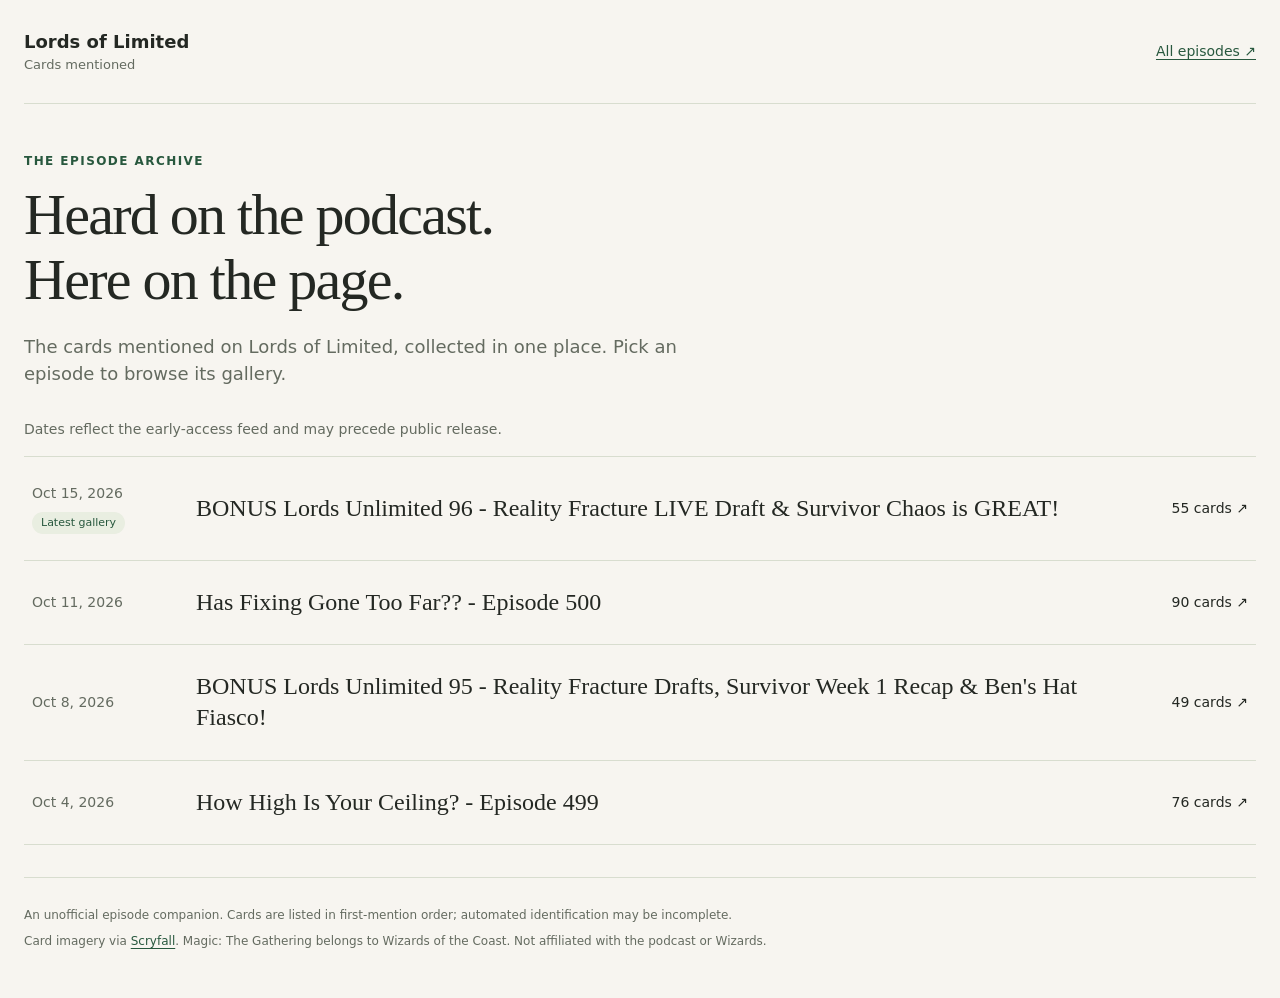
==== docs/index.html @ 842b5349 "Publish BONUS Lords Unlimited 96 - Reality Fracture LIVE Draft & Survivor Chaos is GREAT!" ====
<!doctype html>
<html lang="en">
<head>
  <meta charset="utf-8">
  <meta name="viewport" content="width=device-width, initial-scale=1">
  <title>Lords of Limited — Cards mentioned</title>
  <meta name="description" content="Browse card galleries from Lords of Limited episodes.">
  <link rel="stylesheet" href="./assets/style.css">
</head>
<body>
  <header class="site-header"><a class="wordmark" href="./">Lords of Limited <span>Cards mentioned</span></a><a class="archive-link" href="./">All episodes ↗</a></header>
  <main><p class="eyebrow">The episode archive</p><h1>Heard on the podcast.<br>Here on the page.</h1><p class="intro">The cards mentioned on Lords of Limited, collected in one place. Pick an episode to browse its gallery.</p><p class="meta">Dates reflect the early-access feed and may precede public release.</p><ol class="episode-list"><li><a class="episode-row" href="episodes/bonus-96/"><span class="date"><time datetime="2026-10-15">Oct 15, 2026</time><br><span class="badge">Latest gallery</span></span><strong>BONUS Lords Unlimited 96 - Reality Fracture LIVE Draft &amp; Survivor Chaos is GREAT!</strong><span class="count">55 cards ↗</span></a></li>
<li><a class="episode-row" href="episodes/500/"><span class="date"><time datetime="2026-10-11">Oct 11, 2026</time></span><strong>Has Fixing Gone Too Far?? - Episode 500</strong><span class="count">90 cards ↗</span></a></li>
<li><a class="episode-row" href="episodes/bonus-95/"><span class="date"><time datetime="2026-10-08">Oct 8, 2026</time></span><strong>BONUS Lords Unlimited 95 - Reality Fracture Drafts, Survivor Week 1 Recap &amp; Ben&#x27;s Hat Fiasco!</strong><span class="count">49 cards ↗</span></a></li>
<li><a class="episode-row" href="episodes/499/"><span class="date"><time datetime="2026-10-04">Oct 4, 2026</time></span><strong>How High Is Your Ceiling? - Episode 499</strong><span class="count">76 cards ↗</span></a></li></ol></main>
  <footer><p>An unofficial episode companion. Cards are listed in first-mention order; automated identification may be incomplete.</p><p>Card imagery via <a href="https://scryfall.com">Scryfall</a>. Magic: The Gathering belongs to Wizards of the Coast. Not affiliated with the podcast or Wizards.</p></footer>
</body>
</html>
---- docs/assets/style.css ----
:root { color-scheme: light; --paper:#f7f5f0; --ink:#242823; --muted:#646b60; --line:#d8ddcf; --green:#28583e; --wash:#e9eee1; }
* { box-sizing:border-box; }
body { margin:0; background:var(--paper); color:var(--ink); font-family:system-ui,-apple-system,BlinkMacSystemFont,"Segoe UI",sans-serif; line-height:1.5; }
a { color:var(--green); text-underline-offset:3px; }
a:focus-visible { outline:3px solid var(--green); outline-offset:5px; }
.site-header,main,footer { width:min(1240px,calc(100% - 48px)); margin-inline:auto; }
.site-header { display:flex; align-items:center; justify-content:space-between; gap:20px; padding:28px 0; border-bottom:1px solid var(--line); }
.wordmark { color:var(--ink); font-weight:750; text-decoration:none; font-size:18px; }
.wordmark span { display:block; color:var(--muted); font-weight:400; font-size:13px; }
.archive-link { font-size:14px; white-space:nowrap; }
main { padding:48px 0 32px; min-height:55vh; }
.eyebrow { font-size:12px; font-weight:700; letter-spacing:.12em; text-transform:uppercase; color:var(--green); margin:0 0 12px; }
h1 { font-family:Georgia,"Times New Roman",serif; font-weight:500; line-height:1.13; letter-spacing:-.03em; font-size:clamp(32px,5vw,58px); margin:0 0 20px; max-width:1000px; overflow-wrap:anywhere; }
.intro { color:var(--muted); font-size:18px; max-width:680px; margin:0 0 32px; }
.episode-list { list-style:none; padding:0; margin:0; }
.episode-list li { border-top:1px solid var(--line); }
.episode-list li:last-child { border-bottom:1px solid var(--line); }
.episode-row { display:grid; grid-template-columns:140px minmax(0,1fr) auto; gap:24px; align-items:center; padding:26px 8px; color:inherit; text-decoration:none; }
.episode-row:hover { background:var(--wash); }
.episode-row strong { font-family:Georgia,"Times New Roman",serif; font-weight:500; font-size:24px; line-height:1.3; }
.date,.meta { color:var(--muted); font-size:14px; }
.count { font-size:14px; white-space:nowrap; }
.badge { display:inline-block; background:var(--wash); color:var(--green); border-radius:999px; font-size:11px; padding:3px 9px; margin-top:8px; }
.meta { margin:0 0 16px; }
.notice { font-size:14px; color:var(--muted); margin-bottom:28px; }
.cards-grid { display:grid; grid-template-columns:repeat(auto-fill,minmax(190px,1fr)); gap:20px 14px; margin:32px 0; }
.card-container { margin:0; min-width:0; }
.card-link { display:block; text-decoration:none; }
.card-image,.image-unavailable { display:block; width:100%; height:auto; aspect-ratio:215/300; object-fit:contain; border-radius:11px; background:#e1e3dc; box-shadow:0 2px 5px #0002; }
.card-link:hover .card-image { box-shadow:0 4px 12px #0003; }
.image-unavailable { display:flex; flex-direction:column; justify-content:center; padding:16px; text-align:center; }
figcaption { color:var(--ink); font-size:13px; padding:8px 2px 0; overflow-wrap:anywhere; }
.episode-nav { display:flex; justify-content:space-between; gap:24px; padding:24px 0; border-top:1px solid var(--line); }
.episode-nav a { max-width:46%; font-size:14px; }
.episode-nav a:last-child { text-align:right; }
footer { color:var(--muted); font-size:12px; padding:28px 0 40px; border-top:1px solid var(--line); }
footer p { margin:0 0 8px; }
@media(max-width:650px) {
  .site-header,main,footer { width:calc(100% - 28px); }
  .site-header { padding:20px 0; } main { padding-top:32px; }
  .episode-row { grid-template-columns:1fr auto; gap:8px 16px; padding:22px 0; }
  .episode-row .date { grid-column:1/-1; } .episode-row strong { font-size:22px; }
  .cards-grid { grid-template-columns:repeat(2,minmax(0,1fr)); gap:18px 10px; }
  .archive-link { font-size:12px; }
}
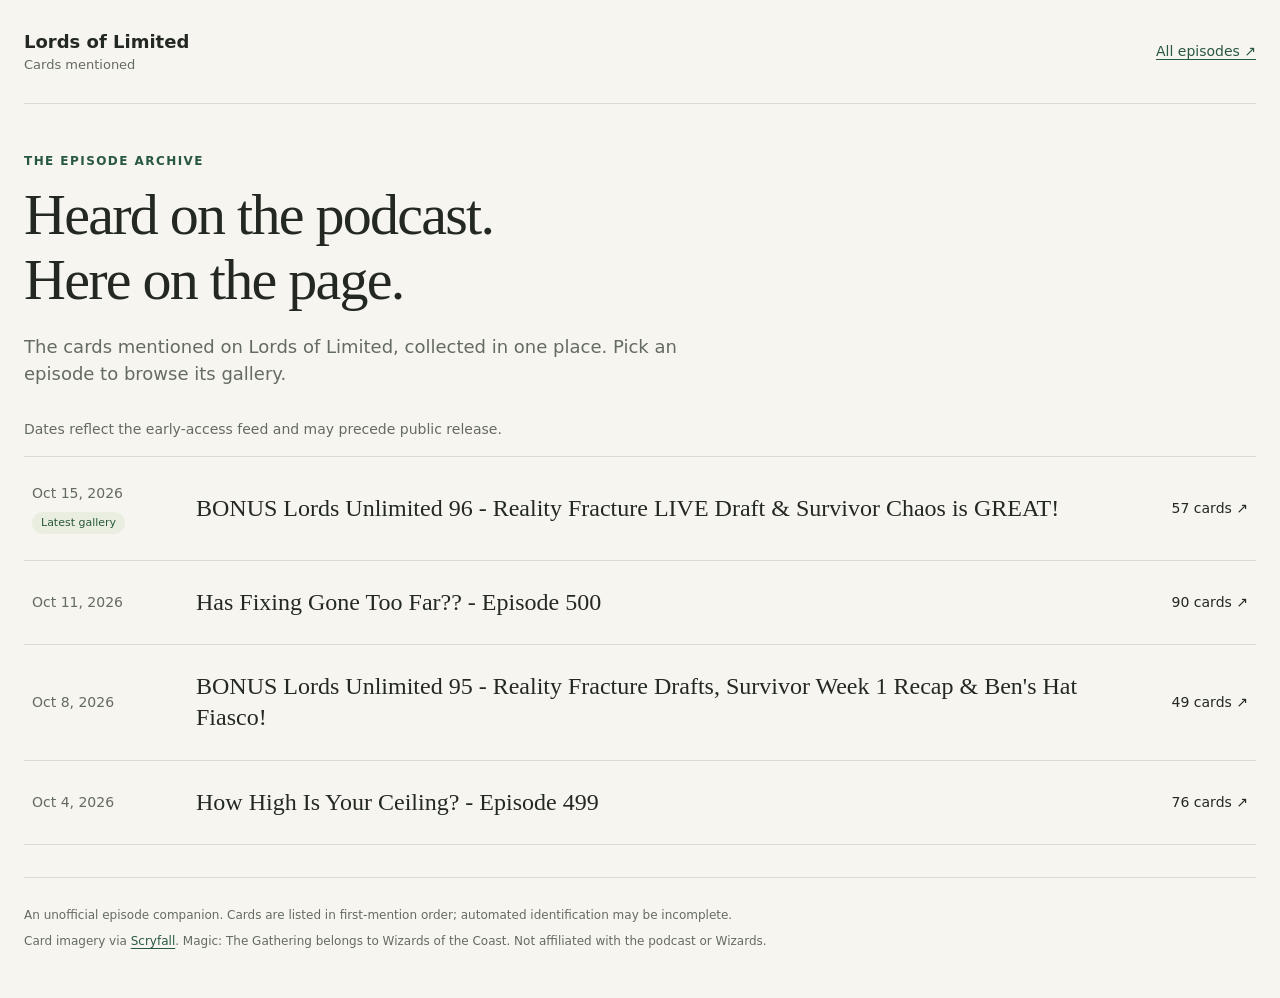
==== commit 9ca9564d: "Publish BONUS Lords Unlimited 96 - Reality Fracture LIVE Draft & Survivor Chaos is GREAT!" ====
--- a/docs/index.html
+++ b/docs/index.html
@@ -9,7 +9,7 @@
 </head>
 <body>
   <header class="site-header"><a class="wordmark" href="./">Lords of Limited <span>Cards mentioned</span></a><a class="archive-link" href="./">All episodes ↗</a></header>
-  <main><p class="eyebrow">The episode archive</p><h1>Heard on the podcast.<br>Here on the page.</h1><p class="intro">The cards mentioned on Lords of Limited, collected in one place. Pick an episode to browse its gallery.</p><p class="meta">Dates reflect the early-access feed and may precede public release.</p><ol class="episode-list"><li><a class="episode-row" href="episodes/bonus-96/"><span class="date"><time datetime="2026-10-15">Oct 15, 2026</time><br><span class="badge">Latest gallery</span></span><strong>BONUS Lords Unlimited 96 - Reality Fracture LIVE Draft &amp; Survivor Chaos is GREAT!</strong><span class="count">55 cards ↗</span></a></li>
+  <main><p class="eyebrow">The episode archive</p><h1>Heard on the podcast.<br>Here on the page.</h1><p class="intro">The cards mentioned on Lords of Limited, collected in one place. Pick an episode to browse its gallery.</p><p class="meta">Dates reflect the early-access feed and may precede public release.</p><ol class="episode-list"><li><a class="episode-row" href="episodes/bonus-96/"><span class="date"><time datetime="2026-10-15">Oct 15, 2026</time><br><span class="badge">Latest gallery</span></span><strong>BONUS Lords Unlimited 96 - Reality Fracture LIVE Draft &amp; Survivor Chaos is GREAT!</strong><span class="count">57 cards ↗</span></a></li>
 <li><a class="episode-row" href="episodes/500/"><span class="date"><time datetime="2026-10-11">Oct 11, 2026</time></span><strong>Has Fixing Gone Too Far?? - Episode 500</strong><span class="count">90 cards ↗</span></a></li>
 <li><a class="episode-row" href="episodes/bonus-95/"><span class="date"><time datetime="2026-10-08">Oct 8, 2026</time></span><strong>BONUS Lords Unlimited 95 - Reality Fracture Drafts, Survivor Week 1 Recap &amp; Ben&#x27;s Hat Fiasco!</strong><span class="count">49 cards ↗</span></a></li>
 <li><a class="episode-row" href="episodes/499/"><span class="date"><time datetime="2026-10-04">Oct 4, 2026</time></span><strong>How High Is Your Ceiling? - Episode 499</strong><span class="count">76 cards ↗</span></a></li></ol></main>
--- a/docs/assets/style.css
+++ b/docs/assets/style.css
@@ -23,6 +23,18 @@
 .badge { display:inline-block; background:var(--wash); color:var(--green); border-radius:999px; font-size:11px; padding:3px 9px; margin-top:8px; }
 .meta { margin:0 0 16px; }
 .notice { font-size:14px; color:var(--muted); margin-bottom:28px; }
+.section-index { border-block:1px solid var(--line); padding:20px 0; margin:28px 0 40px; }
+.section-index summary { cursor:pointer; color:var(--green); font-weight:650; font-size:14px; }
+.section-index nav { display:flex; flex-wrap:wrap; gap:10px 24px; padding-top:16px; }
+.section-index a { font-size:14px; }
+.section-index a span { color:var(--muted); font-variant-numeric:tabular-nums; }
+.discussion-section { border-top:1px solid var(--line); padding-top:24px; margin:40px 0; scroll-margin-top:24px; }
+.discussion-section h2 { font-family:Georgia,"Times New Roman",serif; font-size:clamp(24px,3vw,34px); font-weight:500; line-height:1.2; margin:6px 0 20px; }
+.section-time { color:var(--muted); font-size:14px; margin:0; font-variant-numeric:tabular-nums; }
+.possible-matches { grid-column:1/-1; border:1px dashed #a08a53; background:#f1ecdf; border-radius:12px; padding:16px; }
+.possible-matches > p { color:#6a5628; margin:0; font-size:13px; }
+.possible-matches .cards-grid { margin:16px 0 0; grid-template-columns:repeat(auto-fill,minmax(170px,215px)); }
+.possible-label { display:block; color:#735d2b; font-size:11px; font-weight:650; margin-top:4px; }
 .cards-grid { display:grid; grid-template-columns:repeat(auto-fill,minmax(190px,1fr)); gap:20px 14px; margin:32px 0; }
 .card-container { margin:0; min-width:0; }
 .card-link { display:block; text-decoration:none; }
@@ -41,5 +53,6 @@
   .episode-row { grid-template-columns:1fr auto; gap:8px 16px; padding:22px 0; }
   .episode-row .date { grid-column:1/-1; } .episode-row strong { font-size:22px; }
   .cards-grid { grid-template-columns:repeat(2,minmax(0,1fr)); gap:18px 10px; }
+  .possible-matches { padding:12px; } .possible-matches .cards-grid { grid-template-columns:repeat(2,minmax(0,1fr)); }
   .archive-link { font-size:12px; }
 }
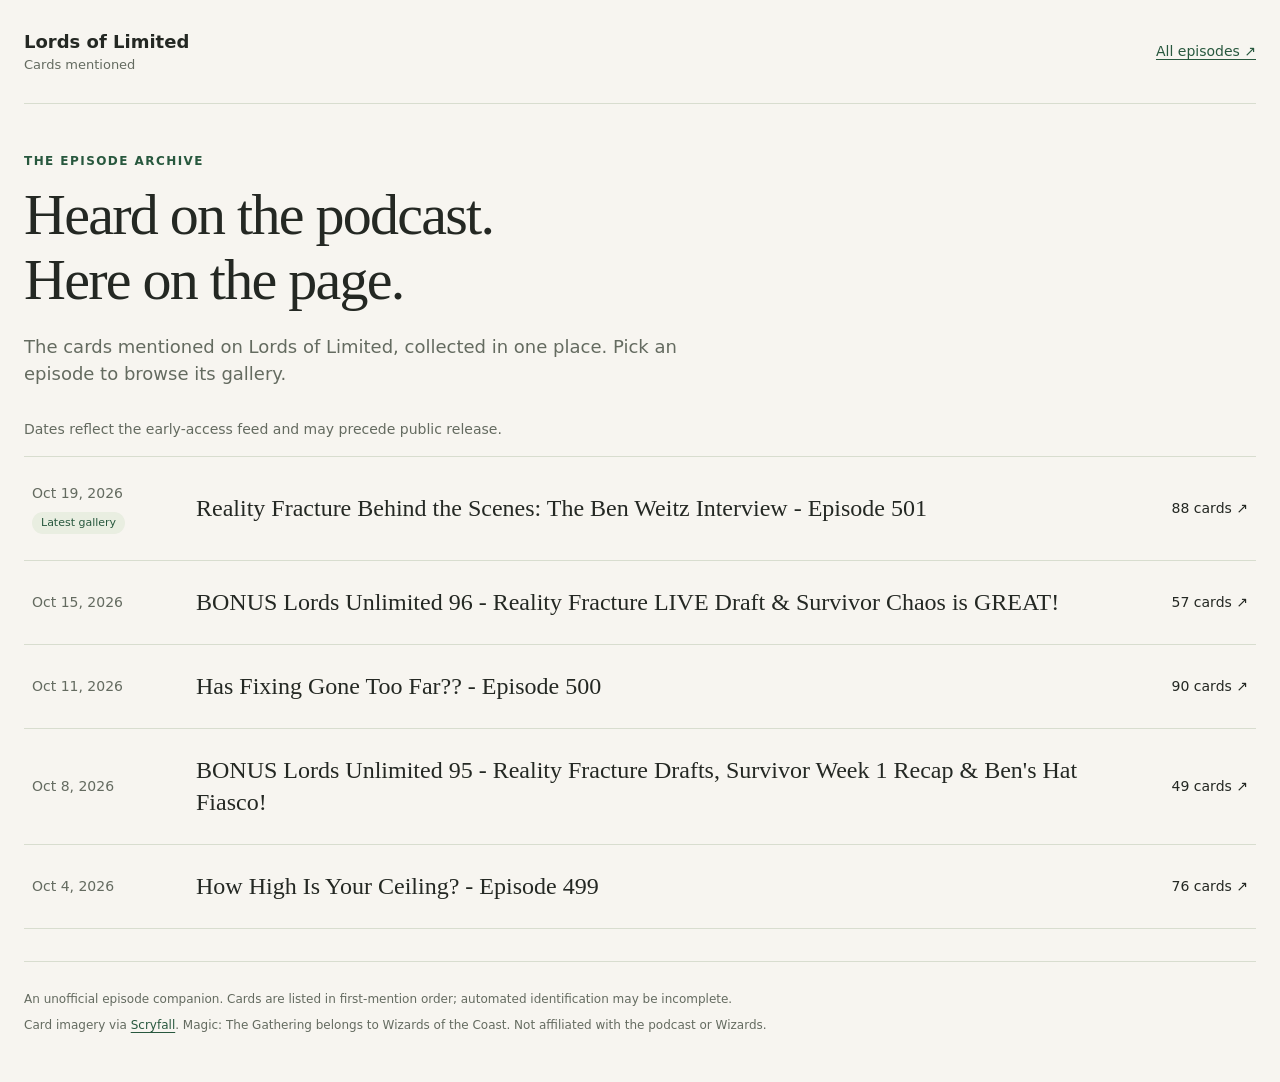
==== commit f53fa4fc: "Publish Reality Fracture Behind the Scenes: The Ben Weitz Interview - Episode 501" ====
--- a/docs/index.html
+++ b/docs/index.html
@@ -9,7 +9,8 @@
 </head>
 <body>
   <header class="site-header"><a class="wordmark" href="./">Lords of Limited <span>Cards mentioned</span></a><a class="archive-link" href="./">All episodes ↗</a></header>
-  <main><p class="eyebrow">The episode archive</p><h1>Heard on the podcast.<br>Here on the page.</h1><p class="intro">The cards mentioned on Lords of Limited, collected in one place. Pick an episode to browse its gallery.</p><p class="meta">Dates reflect the early-access feed and may precede public release.</p><ol class="episode-list"><li><a class="episode-row" href="episodes/bonus-96/"><span class="date"><time datetime="2026-10-15">Oct 15, 2026</time><br><span class="badge">Latest gallery</span></span><strong>BONUS Lords Unlimited 96 - Reality Fracture LIVE Draft &amp; Survivor Chaos is GREAT!</strong><span class="count">57 cards ↗</span></a></li>
+  <main><p class="eyebrow">The episode archive</p><h1>Heard on the podcast.<br>Here on the page.</h1><p class="intro">The cards mentioned on Lords of Limited, collected in one place. Pick an episode to browse its gallery.</p><p class="meta">Dates reflect the early-access feed and may precede public release.</p><ol class="episode-list"><li><a class="episode-row" href="episodes/501/"><span class="date"><time datetime="2026-10-19">Oct 19, 2026</time><br><span class="badge">Latest gallery</span></span><strong>Reality Fracture Behind the Scenes: The Ben Weitz Interview - Episode 501</strong><span class="count">88 cards ↗</span></a></li>
+<li><a class="episode-row" href="episodes/bonus-96/"><span class="date"><time datetime="2026-10-15">Oct 15, 2026</time></span><strong>BONUS Lords Unlimited 96 - Reality Fracture LIVE Draft &amp; Survivor Chaos is GREAT!</strong><span class="count">57 cards ↗</span></a></li>
 <li><a class="episode-row" href="episodes/500/"><span class="date"><time datetime="2026-10-11">Oct 11, 2026</time></span><strong>Has Fixing Gone Too Far?? - Episode 500</strong><span class="count">90 cards ↗</span></a></li>
 <li><a class="episode-row" href="episodes/bonus-95/"><span class="date"><time datetime="2026-10-08">Oct 8, 2026</time></span><strong>BONUS Lords Unlimited 95 - Reality Fracture Drafts, Survivor Week 1 Recap &amp; Ben&#x27;s Hat Fiasco!</strong><span class="count">49 cards ↗</span></a></li>
 <li><a class="episode-row" href="episodes/499/"><span class="date"><time datetime="2026-10-04">Oct 4, 2026</time></span><strong>How High Is Your Ceiling? - Episode 499</strong><span class="count">76 cards ↗</span></a></li></ol></main>
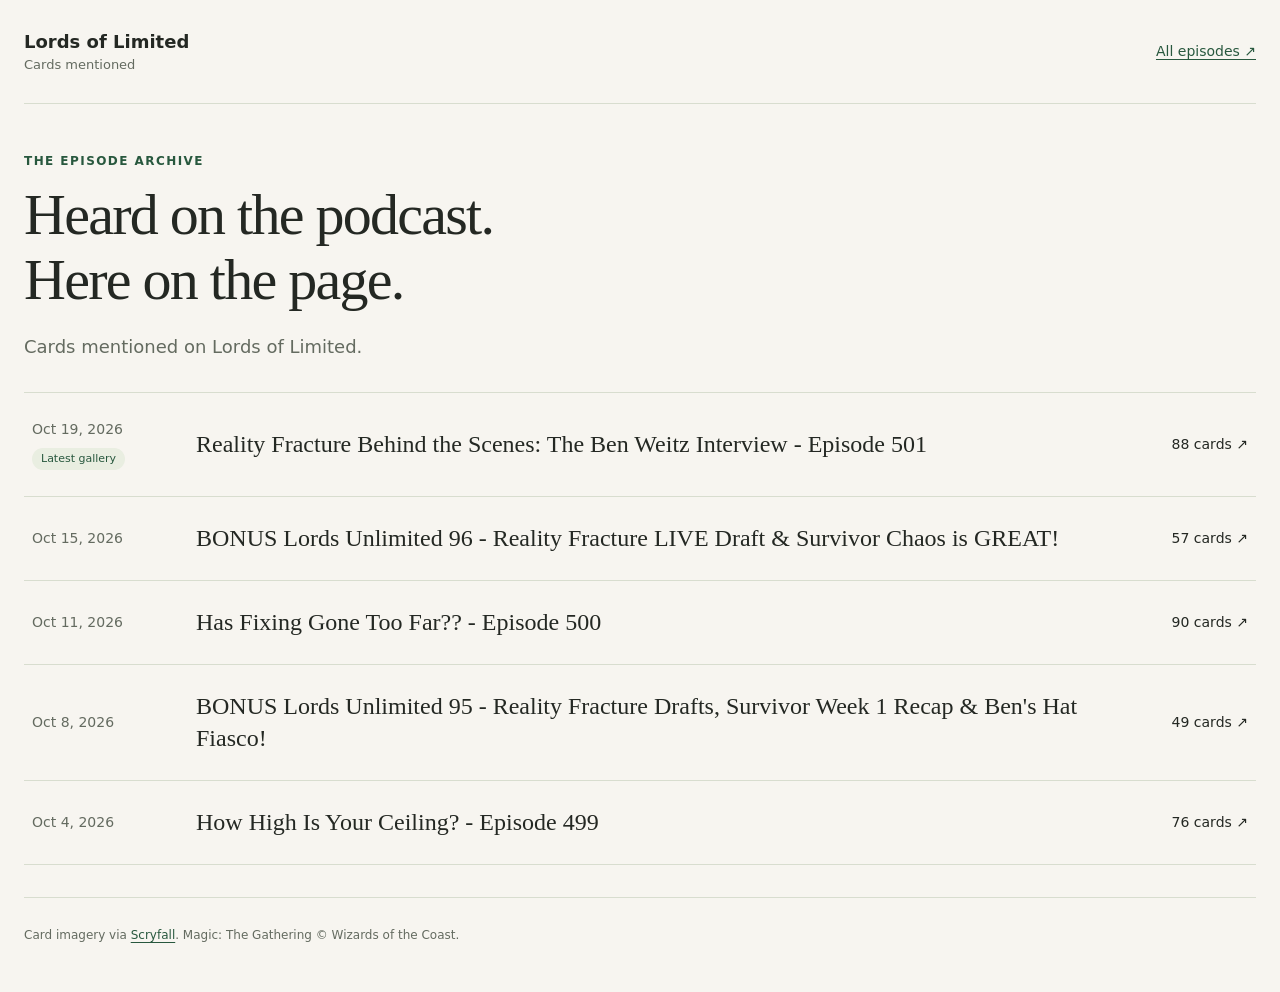
==== commit 393db9ca: "Simplify gallery copy and remove process disclaimers" ====
--- a/docs/index.html
+++ b/docs/index.html
@@ -9,11 +9,11 @@
 </head>
 <body>
   <header class="site-header"><a class="wordmark" href="./">Lords of Limited <span>Cards mentioned</span></a><a class="archive-link" href="./">All episodes ↗</a></header>
-  <main><p class="eyebrow">The episode archive</p><h1>Heard on the podcast.<br>Here on the page.</h1><p class="intro">The cards mentioned on Lords of Limited, collected in one place. Pick an episode to browse its gallery.</p><p class="meta">Dates reflect the early-access feed and may precede public release.</p><ol class="episode-list"><li><a class="episode-row" href="episodes/501/"><span class="date"><time datetime="2026-10-19">Oct 19, 2026</time><br><span class="badge">Latest gallery</span></span><strong>Reality Fracture Behind the Scenes: The Ben Weitz Interview - Episode 501</strong><span class="count">88 cards ↗</span></a></li>
+  <main><p class="eyebrow">The episode archive</p><h1>Heard on the podcast.<br>Here on the page.</h1><p class="intro">Cards mentioned on Lords of Limited.</p><ol class="episode-list"><li><a class="episode-row" href="episodes/501/"><span class="date"><time datetime="2026-10-19">Oct 19, 2026</time><br><span class="badge">Latest gallery</span></span><strong>Reality Fracture Behind the Scenes: The Ben Weitz Interview - Episode 501</strong><span class="count">88 cards ↗</span></a></li>
 <li><a class="episode-row" href="episodes/bonus-96/"><span class="date"><time datetime="2026-10-15">Oct 15, 2026</time></span><strong>BONUS Lords Unlimited 96 - Reality Fracture LIVE Draft &amp; Survivor Chaos is GREAT!</strong><span class="count">57 cards ↗</span></a></li>
 <li><a class="episode-row" href="episodes/500/"><span class="date"><time datetime="2026-10-11">Oct 11, 2026</time></span><strong>Has Fixing Gone Too Far?? - Episode 500</strong><span class="count">90 cards ↗</span></a></li>
 <li><a class="episode-row" href="episodes/bonus-95/"><span class="date"><time datetime="2026-10-08">Oct 8, 2026</time></span><strong>BONUS Lords Unlimited 95 - Reality Fracture Drafts, Survivor Week 1 Recap &amp; Ben&#x27;s Hat Fiasco!</strong><span class="count">49 cards ↗</span></a></li>
 <li><a class="episode-row" href="episodes/499/"><span class="date"><time datetime="2026-10-04">Oct 4, 2026</time></span><strong>How High Is Your Ceiling? - Episode 499</strong><span class="count">76 cards ↗</span></a></li></ol></main>
-  <footer><p>An unofficial episode companion. Cards are listed in first-mention order; automated identification may be incomplete.</p><p>Card imagery via <a href="https://scryfall.com">Scryfall</a>. Magic: The Gathering belongs to Wizards of the Coast. Not affiliated with the podcast or Wizards.</p></footer>
+  <footer><p>Card imagery via <a href="https://scryfall.com">Scryfall</a>. Magic: The Gathering © Wizards of the Coast.</p></footer>
 </body>
 </html>
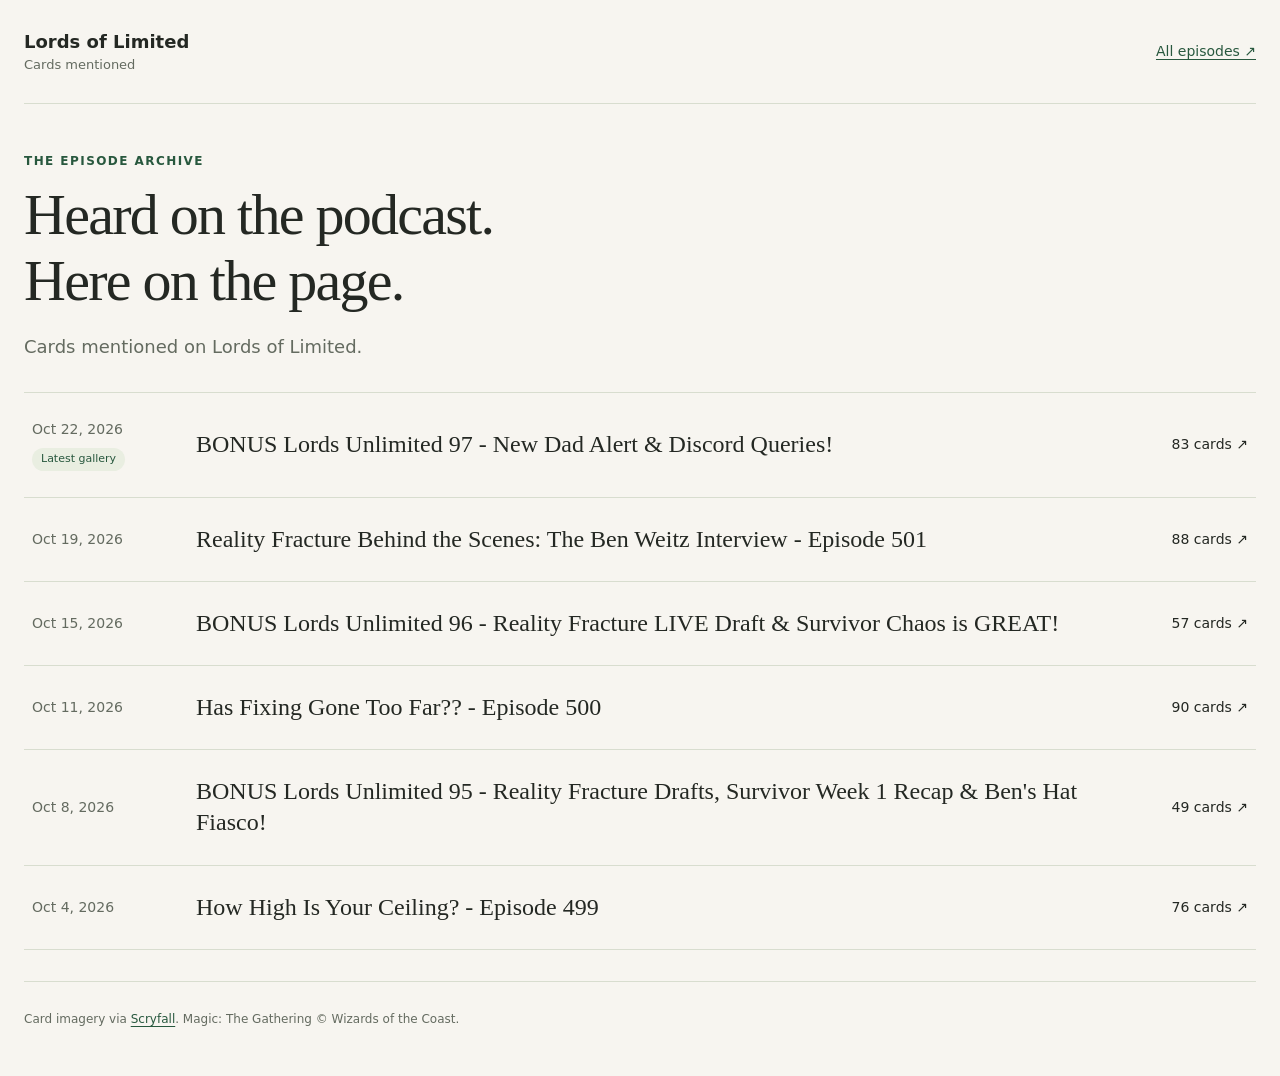
==== commit ae5d5fc3: "Publish BONUS Lords Unlimited 97 - New Dad Alert & Discord Queries!" ====
--- a/docs/index.html
+++ b/docs/index.html
@@ -9,7 +9,8 @@
 </head>
 <body>
   <header class="site-header"><a class="wordmark" href="./">Lords of Limited <span>Cards mentioned</span></a><a class="archive-link" href="./">All episodes ↗</a></header>
-  <main><p class="eyebrow">The episode archive</p><h1>Heard on the podcast.<br>Here on the page.</h1><p class="intro">Cards mentioned on Lords of Limited.</p><ol class="episode-list"><li><a class="episode-row" href="episodes/501/"><span class="date"><time datetime="2026-10-19">Oct 19, 2026</time><br><span class="badge">Latest gallery</span></span><strong>Reality Fracture Behind the Scenes: The Ben Weitz Interview - Episode 501</strong><span class="count">88 cards ↗</span></a></li>
+  <main><p class="eyebrow">The episode archive</p><h1>Heard on the podcast.<br>Here on the page.</h1><p class="intro">Cards mentioned on Lords of Limited.</p><ol class="episode-list"><li><a class="episode-row" href="episodes/bonus-97/"><span class="date"><time datetime="2026-10-22">Oct 22, 2026</time><br><span class="badge">Latest gallery</span></span><strong>BONUS Lords Unlimited 97 - New Dad Alert &amp; Discord Queries!</strong><span class="count">83 cards ↗</span></a></li>
+<li><a class="episode-row" href="episodes/501/"><span class="date"><time datetime="2026-10-19">Oct 19, 2026</time></span><strong>Reality Fracture Behind the Scenes: The Ben Weitz Interview - Episode 501</strong><span class="count">88 cards ↗</span></a></li>
 <li><a class="episode-row" href="episodes/bonus-96/"><span class="date"><time datetime="2026-10-15">Oct 15, 2026</time></span><strong>BONUS Lords Unlimited 96 - Reality Fracture LIVE Draft &amp; Survivor Chaos is GREAT!</strong><span class="count">57 cards ↗</span></a></li>
 <li><a class="episode-row" href="episodes/500/"><span class="date"><time datetime="2026-10-11">Oct 11, 2026</time></span><strong>Has Fixing Gone Too Far?? - Episode 500</strong><span class="count">90 cards ↗</span></a></li>
 <li><a class="episode-row" href="episodes/bonus-95/"><span class="date"><time datetime="2026-10-08">Oct 8, 2026</time></span><strong>BONUS Lords Unlimited 95 - Reality Fracture Drafts, Survivor Week 1 Recap &amp; Ben&#x27;s Hat Fiasco!</strong><span class="count">49 cards ↗</span></a></li>
--- a/docs/assets/style.css
+++ b/docs/assets/style.css
@@ -8,7 +8,7 @@
 .wordmark { color:var(--ink); font-weight:750; text-decoration:none; font-size:18px; }
 .wordmark span { display:block; color:var(--muted); font-weight:400; font-size:13px; }
 .archive-link { font-size:14px; white-space:nowrap; }
-main { padding:48px 0 32px; min-height:55vh; }
+main { padding:48px 0 32px; min-height:55vh; container-type:inline-size; }
 .eyebrow { font-size:12px; font-weight:700; letter-spacing:.12em; text-transform:uppercase; color:var(--green); margin:0 0 12px; }
 h1 { font-family:Georgia,"Times New Roman",serif; font-weight:500; line-height:1.13; letter-spacing:-.03em; font-size:clamp(32px,5vw,58px); margin:0 0 20px; max-width:1000px; overflow-wrap:anywhere; }
 .intro { color:var(--muted); font-size:18px; max-width:680px; margin:0 0 32px; }
@@ -31,12 +31,15 @@
 .discussion-section { border-top:1px solid var(--line); padding-top:24px; margin:40px 0; scroll-margin-top:24px; }
 .discussion-section h2 { font-family:Georgia,"Times New Roman",serif; font-size:clamp(24px,3vw,34px); font-weight:500; line-height:1.2; margin:6px 0 20px; }
 .section-time { color:var(--muted); font-size:14px; margin:0; font-variant-numeric:tabular-nums; }
-.possible-matches { grid-column:1/-1; border:1px dashed #a08a53; background:#f1ecdf; border-radius:12px; padding:16px; }
-.possible-matches > p { color:#6a5628; margin:0; font-size:13px; }
-.possible-matches .cards-grid { margin:16px 0 0; grid-template-columns:repeat(auto-fill,minmax(170px,215px)); }
-.possible-label { display:block; color:#735d2b; font-size:11px; font-weight:650; margin-top:4px; }
-.cards-grid { display:grid; grid-template-columns:repeat(auto-fill,minmax(190px,1fr)); gap:20px 14px; margin:32px 0; }
-.card-container { margin:0; min-width:0; }
+.cards-grid { --columns:2; --card-gap:14px; display:flex; flex-wrap:wrap; align-items:flex-start; gap:20px var(--card-gap); margin:32px 0; }
+.card-container { flex:0 0 calc((100% + var(--card-gap)) / var(--columns) - var(--card-gap)); margin:0; min-width:0; }
+.possible-matches { --group-columns:min(var(--candidate-count),var(--columns)); flex:0 0 calc((100% + var(--card-gap)) / var(--columns) * var(--group-columns) - var(--card-gap)); display:flex; flex-wrap:wrap; align-content:flex-start; gap:20px var(--card-gap); outline:1px solid var(--line); outline-offset:5px; border-radius:10px; }
+.possible-matches > .card-container { flex-basis:calc((100% + var(--card-gap)) / var(--group-columns) - var(--card-gap)); }
+.possible-label { display:block; color:var(--muted); font-size:11px; font-weight:650; margin-top:4px; }
+@container(min-width:598px) { .cards-grid { --columns:3; } }
+@container(min-width:802px) { .cards-grid { --columns:4; } }
+@container(min-width:1006px) { .cards-grid { --columns:5; } }
+@container(min-width:1210px) { .cards-grid { --columns:6; } }
 .card-link { display:block; text-decoration:none; }
 .card-image,.image-unavailable { display:block; width:100%; height:auto; aspect-ratio:215/300; object-fit:contain; border-radius:11px; background:#e1e3dc; box-shadow:0 2px 5px #0002; }
 .card-link:hover .card-image { box-shadow:0 4px 12px #0003; }
@@ -52,7 +55,7 @@
   .site-header { padding:20px 0; } main { padding-top:32px; }
   .episode-row { grid-template-columns:1fr auto; gap:8px 16px; padding:22px 0; }
   .episode-row .date { grid-column:1/-1; } .episode-row strong { font-size:22px; }
-  .cards-grid { grid-template-columns:repeat(2,minmax(0,1fr)); gap:18px 10px; }
-  .possible-matches { padding:12px; } .possible-matches .cards-grid { grid-template-columns:repeat(2,minmax(0,1fr)); }
+  .cards-grid { --columns:2; --card-gap:10px; gap:18px var(--card-gap); }
+  .possible-matches { gap:18px var(--card-gap); outline-offset:3px; }
   .archive-link { font-size:12px; }
 }
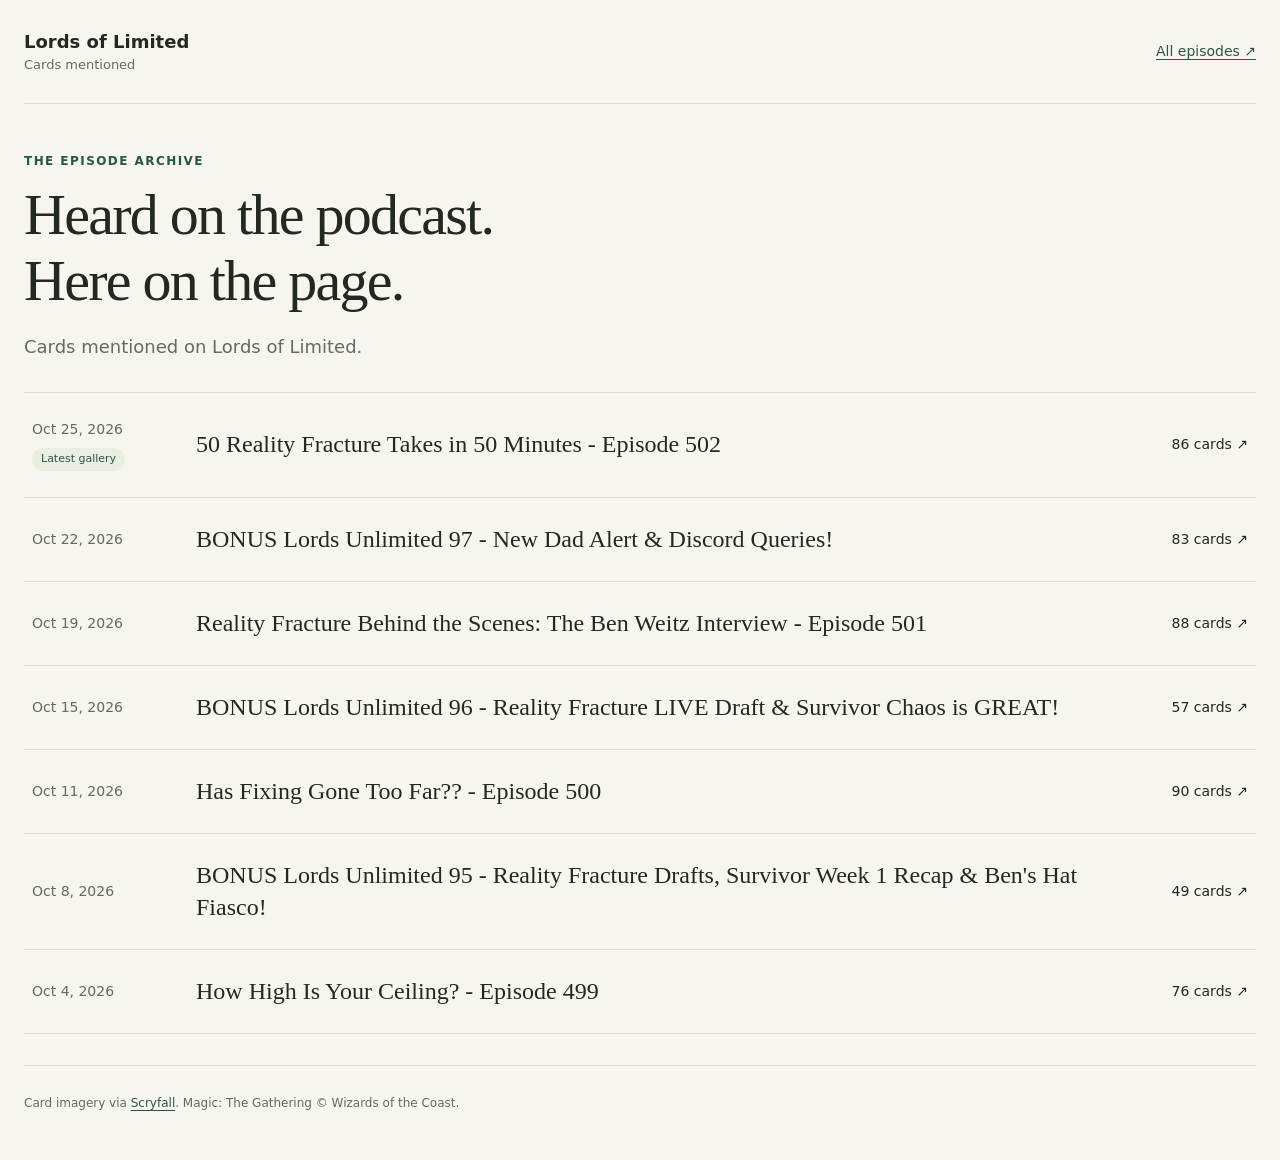
==== commit 4ec77447: "Publish 50 Reality Fracture Takes in 50 Minutes - Episode 502" ====
--- a/docs/index.html
+++ b/docs/index.html
@@ -9,7 +9,8 @@
 </head>
 <body>
   <header class="site-header"><a class="wordmark" href="./">Lords of Limited <span>Cards mentioned</span></a><a class="archive-link" href="./">All episodes ↗</a></header>
-  <main><p class="eyebrow">The episode archive</p><h1>Heard on the podcast.<br>Here on the page.</h1><p class="intro">Cards mentioned on Lords of Limited.</p><ol class="episode-list"><li><a class="episode-row" href="episodes/bonus-97/"><span class="date"><time datetime="2026-10-22">Oct 22, 2026</time><br><span class="badge">Latest gallery</span></span><strong>BONUS Lords Unlimited 97 - New Dad Alert &amp; Discord Queries!</strong><span class="count">83 cards ↗</span></a></li>
+  <main><p class="eyebrow">The episode archive</p><h1>Heard on the podcast.<br>Here on the page.</h1><p class="intro">Cards mentioned on Lords of Limited.</p><ol class="episode-list"><li><a class="episode-row" href="episodes/502/"><span class="date"><time datetime="2026-10-25">Oct 25, 2026</time><br><span class="badge">Latest gallery</span></span><strong>50 Reality Fracture Takes in 50 Minutes - Episode 502</strong><span class="count">86 cards ↗</span></a></li>
+<li><a class="episode-row" href="episodes/bonus-97/"><span class="date"><time datetime="2026-10-22">Oct 22, 2026</time></span><strong>BONUS Lords Unlimited 97 - New Dad Alert &amp; Discord Queries!</strong><span class="count">83 cards ↗</span></a></li>
 <li><a class="episode-row" href="episodes/501/"><span class="date"><time datetime="2026-10-19">Oct 19, 2026</time></span><strong>Reality Fracture Behind the Scenes: The Ben Weitz Interview - Episode 501</strong><span class="count">88 cards ↗</span></a></li>
 <li><a class="episode-row" href="episodes/bonus-96/"><span class="date"><time datetime="2026-10-15">Oct 15, 2026</time></span><strong>BONUS Lords Unlimited 96 - Reality Fracture LIVE Draft &amp; Survivor Chaos is GREAT!</strong><span class="count">57 cards ↗</span></a></li>
 <li><a class="episode-row" href="episodes/500/"><span class="date"><time datetime="2026-10-11">Oct 11, 2026</time></span><strong>Has Fixing Gone Too Far?? - Episode 500</strong><span class="count">90 cards ↗</span></a></li>
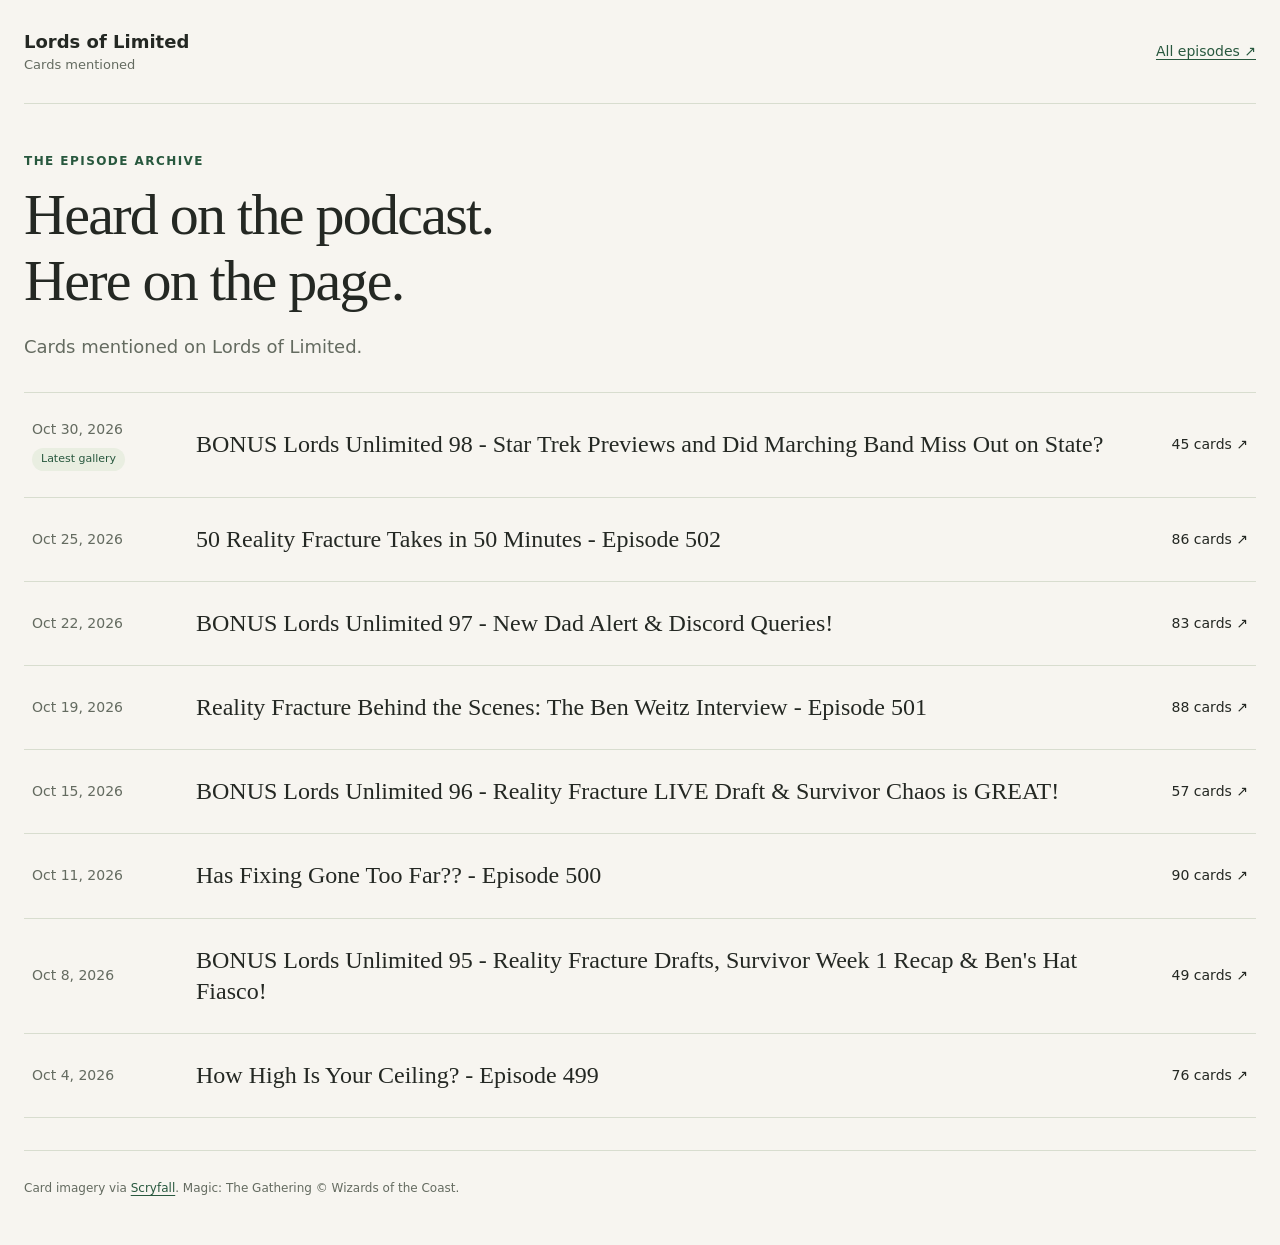
==== commit c36d5737: "Publish BONUS Lords Unlimited 98 - Star Trek Previews and Did Marching Band Miss Out on State?" ====
--- a/docs/index.html
+++ b/docs/index.html
@@ -9,7 +9,8 @@
 </head>
 <body>
   <header class="site-header"><a class="wordmark" href="./">Lords of Limited <span>Cards mentioned</span></a><a class="archive-link" href="./">All episodes ↗</a></header>
-  <main><p class="eyebrow">The episode archive</p><h1>Heard on the podcast.<br>Here on the page.</h1><p class="intro">Cards mentioned on Lords of Limited.</p><ol class="episode-list"><li><a class="episode-row" href="episodes/502/"><span class="date"><time datetime="2026-10-25">Oct 25, 2026</time><br><span class="badge">Latest gallery</span></span><strong>50 Reality Fracture Takes in 50 Minutes - Episode 502</strong><span class="count">86 cards ↗</span></a></li>
+  <main><p class="eyebrow">The episode archive</p><h1>Heard on the podcast.<br>Here on the page.</h1><p class="intro">Cards mentioned on Lords of Limited.</p><ol class="episode-list"><li><a class="episode-row" href="episodes/bonus-98/"><span class="date"><time datetime="2026-10-30">Oct 30, 2026</time><br><span class="badge">Latest gallery</span></span><strong>BONUS Lords Unlimited 98 - Star Trek Previews and Did Marching Band Miss Out on State?</strong><span class="count">45 cards ↗</span></a></li>
+<li><a class="episode-row" href="episodes/502/"><span class="date"><time datetime="2026-10-25">Oct 25, 2026</time></span><strong>50 Reality Fracture Takes in 50 Minutes - Episode 502</strong><span class="count">86 cards ↗</span></a></li>
 <li><a class="episode-row" href="episodes/bonus-97/"><span class="date"><time datetime="2026-10-22">Oct 22, 2026</time></span><strong>BONUS Lords Unlimited 97 - New Dad Alert &amp; Discord Queries!</strong><span class="count">83 cards ↗</span></a></li>
 <li><a class="episode-row" href="episodes/501/"><span class="date"><time datetime="2026-10-19">Oct 19, 2026</time></span><strong>Reality Fracture Behind the Scenes: The Ben Weitz Interview - Episode 501</strong><span class="count">88 cards ↗</span></a></li>
 <li><a class="episode-row" href="episodes/bonus-96/"><span class="date"><time datetime="2026-10-15">Oct 15, 2026</time></span><strong>BONUS Lords Unlimited 96 - Reality Fracture LIVE Draft &amp; Survivor Chaos is GREAT!</strong><span class="count">57 cards ↗</span></a></li>
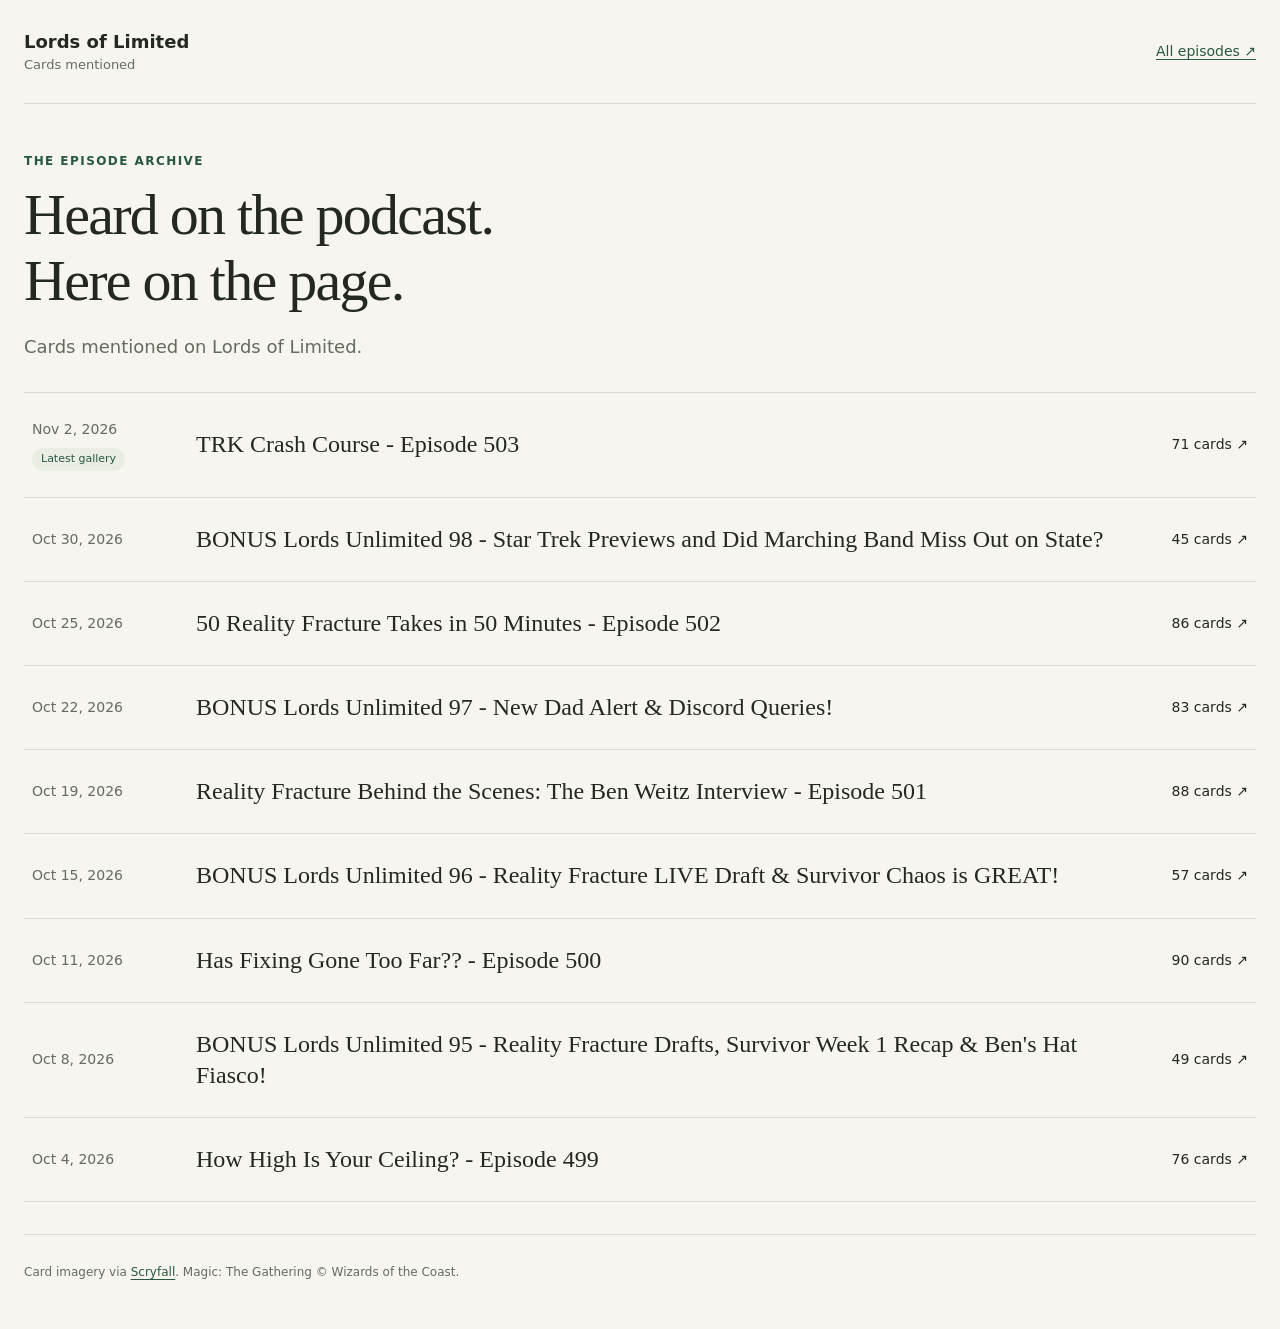
==== commit bb1907e8: "Publish TRK Crash Course - Episode 503" ====
--- a/docs/index.html
+++ b/docs/index.html
@@ -9,7 +9,8 @@
 </head>
 <body>
   <header class="site-header"><a class="wordmark" href="./">Lords of Limited <span>Cards mentioned</span></a><a class="archive-link" href="./">All episodes ↗</a></header>
-  <main><p class="eyebrow">The episode archive</p><h1>Heard on the podcast.<br>Here on the page.</h1><p class="intro">Cards mentioned on Lords of Limited.</p><ol class="episode-list"><li><a class="episode-row" href="episodes/bonus-98/"><span class="date"><time datetime="2026-10-30">Oct 30, 2026</time><br><span class="badge">Latest gallery</span></span><strong>BONUS Lords Unlimited 98 - Star Trek Previews and Did Marching Band Miss Out on State?</strong><span class="count">45 cards ↗</span></a></li>
+  <main><p class="eyebrow">The episode archive</p><h1>Heard on the podcast.<br>Here on the page.</h1><p class="intro">Cards mentioned on Lords of Limited.</p><ol class="episode-list"><li><a class="episode-row" href="episodes/503/"><span class="date"><time datetime="2026-11-02">Nov 2, 2026</time><br><span class="badge">Latest gallery</span></span><strong>TRK Crash Course - Episode 503</strong><span class="count">71 cards ↗</span></a></li>
+<li><a class="episode-row" href="episodes/bonus-98/"><span class="date"><time datetime="2026-10-30">Oct 30, 2026</time></span><strong>BONUS Lords Unlimited 98 - Star Trek Previews and Did Marching Band Miss Out on State?</strong><span class="count">45 cards ↗</span></a></li>
 <li><a class="episode-row" href="episodes/502/"><span class="date"><time datetime="2026-10-25">Oct 25, 2026</time></span><strong>50 Reality Fracture Takes in 50 Minutes - Episode 502</strong><span class="count">86 cards ↗</span></a></li>
 <li><a class="episode-row" href="episodes/bonus-97/"><span class="date"><time datetime="2026-10-22">Oct 22, 2026</time></span><strong>BONUS Lords Unlimited 97 - New Dad Alert &amp; Discord Queries!</strong><span class="count">83 cards ↗</span></a></li>
 <li><a class="episode-row" href="episodes/501/"><span class="date"><time datetime="2026-10-19">Oct 19, 2026</time></span><strong>Reality Fracture Behind the Scenes: The Ben Weitz Interview - Episode 501</strong><span class="count">88 cards ↗</span></a></li>
